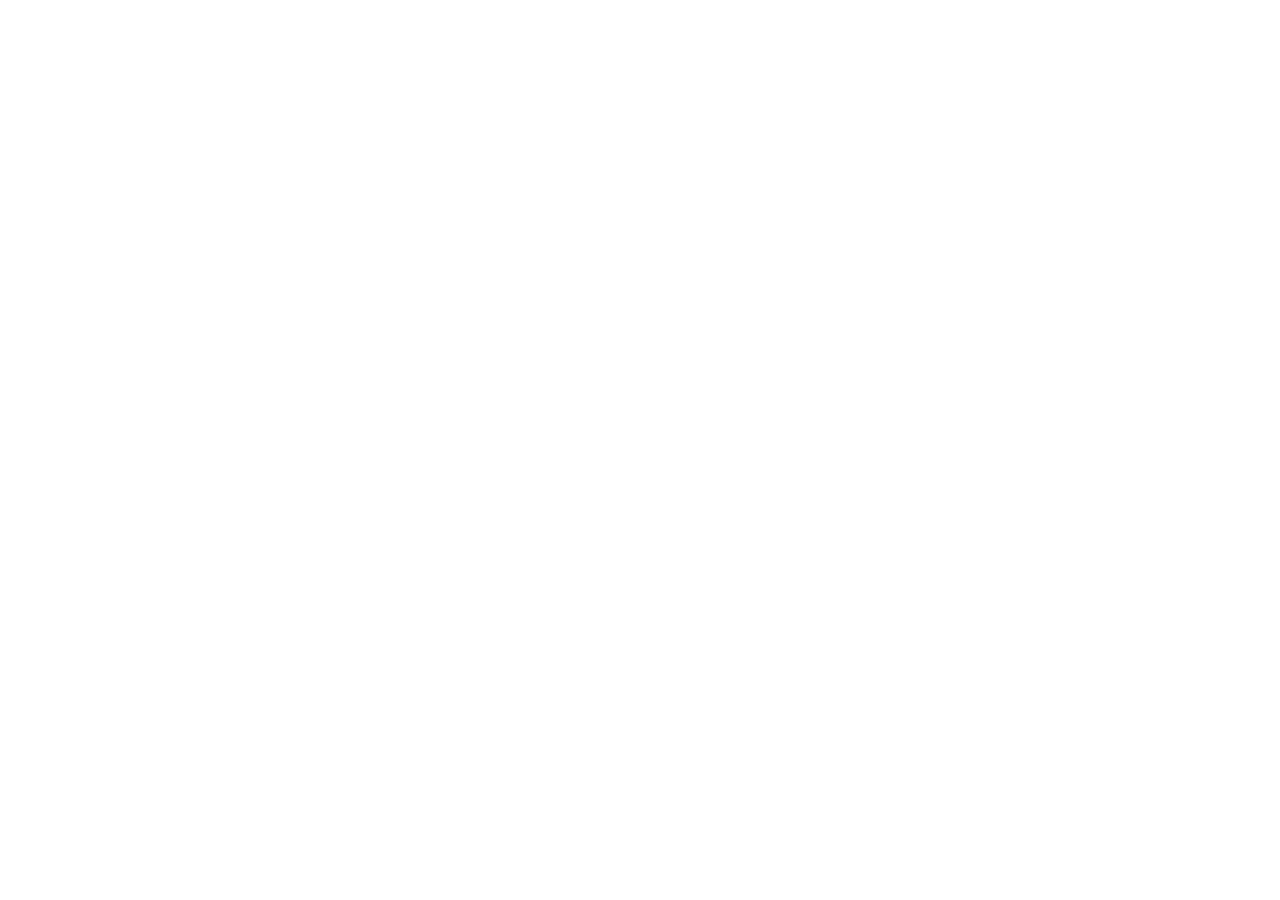
==== about.html @ 6b8d9aca "Init : création du dépôt, arborescence des fichiers et structure HTML de base" ====
<!DOCTYPE html>
<html lang="fr">
<head>
<meta charset="UTF-8">
<meta name="viewport" content="width=device-width, initial-scale=1.0">
<title>AfriTalent — Accueil</title>
<!-- Bootstrap 5 via CDN : feuille de style -->
<link
href="https://cdn.jsdelivr.net/npm/bootstrap@5.3.0/dist/css/bootstrap.min.css"
rel="stylesheet">
<!-- Votre feuille de style personnelle -->
<link rel="stylesheet" href="css/style.css">
</head>
<body>
<!-- Le contenu de la page sera ajoute ici -->
<!-- Bootstrap 5 via CDN : script JavaScript -->
<script
src="https://cdn.jsdelivr.net/npm/bootstrap@5.3.0/dist/js/bootstrap.bundle.min.js"
></script>
<!-- Votre script JavaScript -->
<script src="js/main.js"></script>
</body>
</html>
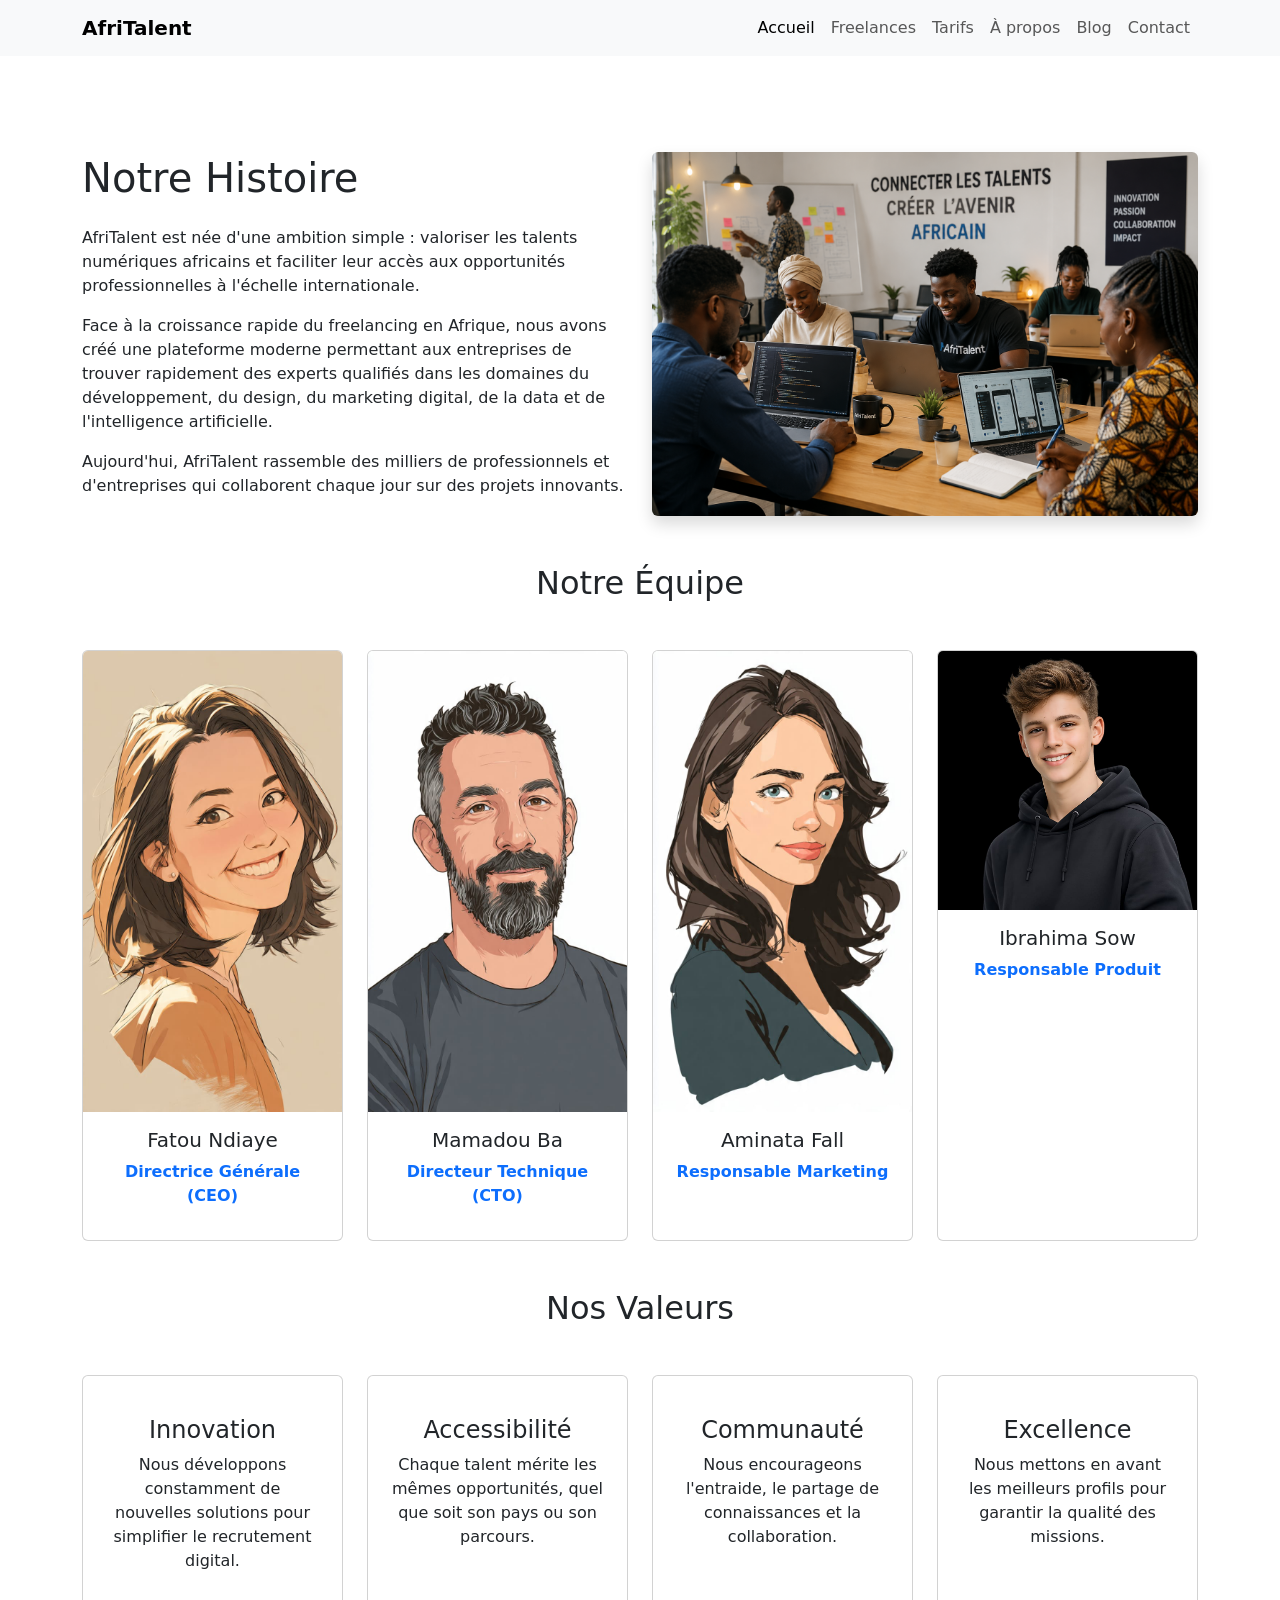
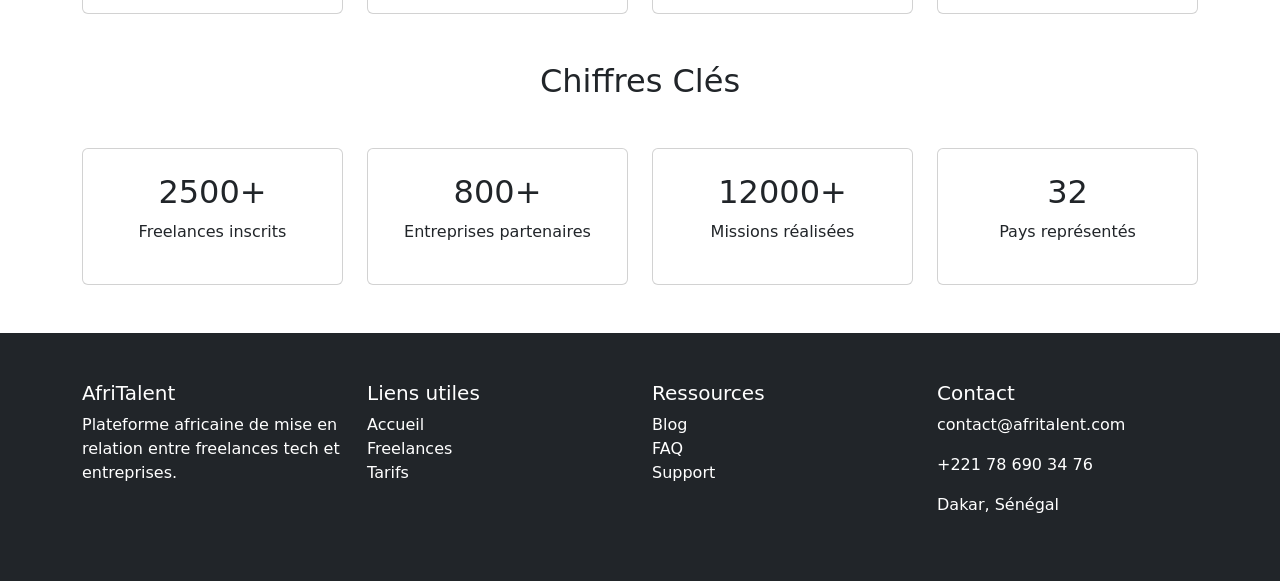
==== commit 0575fa37: "HTML : structure complète des 5 pages avec sections et contenu texte" ====
--- a/about.html
+++ b/about.html
@@ -1,23 +1,334 @@
-<!DOCTYPE html>
+<!doctype html>
 <html lang="fr">
-<head>
-<meta charset="UTF-8">
-<meta name="viewport" content="width=device-width, initial-scale=1.0">
-<title>AfriTalent — Accueil</title>
-<!-- Bootstrap 5 via CDN : feuille de style -->
-<link
-href="https://cdn.jsdelivr.net/npm/bootstrap@5.3.0/dist/css/bootstrap.min.css"
-rel="stylesheet">
-<!-- Votre feuille de style personnelle -->
-<link rel="stylesheet" href="css/style.css">
-</head>
-<body>
-<!-- Le contenu de la page sera ajoute ici -->
-<!-- Bootstrap 5 via CDN : script JavaScript -->
-<script
-src="https://cdn.jsdelivr.net/npm/bootstrap@5.3.0/dist/js/bootstrap.bundle.min.js"
-></script>
-<!-- Votre script JavaScript -->
-<script src="js/main.js"></script>
-</body>
-</html>+  <head>
+    <meta charset="UTF-8" />
+    <meta name="viewport" content="width=device-width, initial-scale=1.0" />
+    <title>AfriTalent — About</title>
+    <!-- Bootstrap 5 via CDN : feuille de style -->
+    <link
+      href="https://cdn.jsdelivr.net/npm/bootstrap@5.3.0/dist/css/bootstrap.min.css"
+      rel="stylesheet"
+    />
+    <!-- Votre feuille de style personnelle -->
+    <link rel="stylesheet" href="css/style.css" />
+  </head>
+  <body>
+    <header>
+      <nav class="navbar navbar-expand-lg navbar-light bg-light">
+        <div class="container">
+          <a class="navbar-brand fw-bold" href="index.html"> AfriTalent </a>
+
+          <button
+            class="navbar-toggler"
+            type="button"
+            data-bs-toggle="collapse"
+            data-bs-target="#navbarNav"
+          >
+            <span class="navbar-toggler-icon"></span>
+          </button>
+
+          <div class="collapse navbar-collapse" id="navbarNav">
+            <ul class="navbar-nav ms-auto">
+              <li class="nav-item">
+                <a class="nav-link active" href="index.html"> Accueil </a>
+              </li>
+
+              <li class="nav-item">
+                <a class="nav-link" href="freelances.html"> Freelances </a>
+              </li>
+
+              <li class="nav-item">
+                <a class="nav-link" href="tarifs.html"> Tarifs </a>
+              </li>
+
+              <li class="nav-item">
+                <a class="nav-link" href="about.html"> À propos </a>
+              </li>
+
+              <li class="nav-item">
+                <a class="nav-link" href="blog.html"> Blog </a>
+              </li>
+
+              <li class="nav-item">
+                <a class="nav-link" href="contact.html"> Contact </a>
+              </li>
+            </ul>
+          </div>
+        </div>
+      </nav>
+    </header>
+
+    <main class="container py-5 mt-5">
+      <section class="mb-5">
+        <div class="row align-items-center">
+          <div class="col-lg-6">
+            <h1 class="mb-4">Notre Histoire</h1>
+
+            <p>
+              AfriTalent est née d'une ambition simple : valoriser les talents
+              numériques africains et faciliter leur accès aux opportunités
+              professionnelles à l'échelle internationale.
+            </p>
+
+            <p>
+              Face à la croissance rapide du freelancing en Afrique, nous avons
+              créé une plateforme moderne permettant aux entreprises de trouver
+              rapidement des experts qualifiés dans les domaines du
+              développement, du design, du marketing digital, de la data et de
+              l'intelligence artificielle.
+            </p>
+
+            <p>
+              Aujourd'hui, AfriTalent rassemble des milliers de professionnels
+              et d'entreprises qui collaborent chaque jour sur des projets
+              innovants.
+            </p>
+          </div>
+
+          <div class="col-lg-6">
+            <img
+              src="images/image1.png"
+              class="img-fluid rounded shadow"
+              alt="Notre histoire AfriTalent"
+            />
+          </div>
+        </div>
+      </section>
+
+      <section class="mb-5">
+        <h2 class="text-center mb-5">Notre Équipe</h2>
+
+        <div class="row g-4">
+          <div class="col-12 col-md-6 col-lg-3">
+            <div class="card h-100 text-center">
+              <img
+                src="images/image fn.jpeg"
+                class="card-img-top"
+                alt="Fatou Ndiaye"
+              />
+
+              <div class="card-body">
+                <h5>Fatou Ndiaye</h5>
+
+                <p class="text-primary fw-bold">Directrice Générale (CEO)</p>
+
+                <div>
+                  <a href="#"><i class="bi bi-linkedin"></i></a>
+                  <a href="#"><i class="bi bi-twitter-x"></i></a>
+                  <a href="#"><i class="bi bi-facebook"></i></a>
+                </div>
+              </div>
+            </div>
+          </div>
+
+          <div class="col-12 col-md-6 col-lg-3">
+            <div class="card h-100 text-center">
+              <img src="images/mb.jpeg" class="card-img-top" alt="Mamadou Ba" />
+
+              <div class="card-body">
+                <h5>Mamadou Ba</h5>
+
+                <p class="text-primary fw-bold">Directeur Technique (CTO)</p>
+
+                <div>
+                  <a href="#"><i class="bi bi-linkedin"></i></a>
+                  <a href="#"><i class="bi bi-twitter-x"></i></a>
+                  <a href="#"><i class="bi bi-github"></i></a>
+                </div>
+              </div>
+            </div>
+          </div>
+
+          <div class="col-12 col-md-6 col-lg-3">
+            <div class="card h-100 text-center">
+              <img
+                src="images/af.jpeg"
+                class="card-img-top"
+                alt="Aminata Fall"
+              />
+
+              <div class="card-body">
+                <h5>Aminata Fall</h5>
+
+                <p class="text-primary fw-bold">Responsable Marketing</p>
+
+                <div>
+                  <a href="#"><i class="bi bi-linkedin"></i></a>
+                  <a href="#"><i class="bi bi-instagram"></i></a>
+                  <a href="#"><i class="bi bi-facebook"></i></a>
+                </div>
+              </div>
+            </div>
+          </div>
+
+          <div class="col-12 col-md-6 col-lg-3">
+            <div class="card h-100 text-center">
+              <img
+                src="images/img g 3.jpeg"
+                class="card-img-top"
+                alt="Ibrahima Sow"
+              />
+
+              <div class="card-body">
+                <h5>Ibrahima Sow</h5>
+
+                <p class="text-primary fw-bold">Responsable Produit</p>
+
+                <div>
+                  <a href="#"><i class="bi bi-linkedin"></i></a>
+                  <a href="#"><i class="bi bi-twitter-x"></i></a>
+                  <a href="#"><i class="bi bi-github"></i></a>
+                </div>
+              </div>
+            </div>
+          </div>
+        </div>
+      </section>
+
+      <section class="mb-5">
+        <h2 class="text-center mb-5">Nos Valeurs</h2>
+
+        <div class="row g-4">
+          <div class="col-md-6 col-lg-3">
+            <div class="card h-100 text-center p-4">
+              <i class="bi bi-lightbulb display-4 text-warning"></i>
+
+              <h4 class="mt-3">Innovation</h4>
+
+              <p>
+                Nous développons constamment de nouvelles solutions pour
+                simplifier le recrutement digital.
+              </p>
+            </div>
+          </div>
+
+          <div class="col-md-6 col-lg-3">
+            <div class="card h-100 text-center p-4">
+              <i class="bi bi-universal-access display-4 text-success"></i>
+
+              <h4 class="mt-3">Accessibilité</h4>
+
+              <p>
+                Chaque talent mérite les mêmes opportunités, quel que soit son
+                pays ou son parcours.
+              </p>
+            </div>
+          </div>
+
+          <div class="col-md-6 col-lg-3">
+            <div class="card h-100 text-center p-4">
+              <i class="bi bi-people-fill display-4 text-primary"></i>
+
+              <h4 class="mt-3">Communauté</h4>
+
+              <p>
+                Nous encourageons l'entraide, le partage de connaissances et la
+                collaboration.
+              </p>
+            </div>
+          </div>
+
+          <div class="col-md-6 col-lg-3">
+            <div class="card h-100 text-center p-4">
+              <i class="bi bi-award-fill display-4 text-danger"></i>
+
+              <h4 class="mt-3">Excellence</h4>
+
+              <p>
+                Nous mettons en avant les meilleurs profils pour garantir la
+                qualité des missions.
+              </p>
+            </div>
+          </div>
+        </div>
+      </section>
+
+      <section>
+        <h2 class="text-center mb-5">Chiffres Clés</h2>
+
+        <div class="row g-4">
+          <div class="col-md-6 col-lg-3">
+            <div class="card text-center p-4 h-100">
+              <h2 class="counter" data-target="2500">2500+</h2>
+
+              <p>Freelances inscrits</p>
+            </div>
+          </div>
+
+          <div class="col-md-6 col-lg-3">
+            <div class="card text-center p-4 h-100">
+              <h2 class="counter" data-target="800">800+</h2>
+
+              <p>Entreprises partenaires</p>
+            </div>
+          </div>
+
+          <div class="col-md-6 col-lg-3">
+            <div class="card text-center p-4 h-100">
+              <h2 class="counter" data-target="12000">12000+</h2>
+
+              <p>Missions réalisées</p>
+            </div>
+          </div>
+
+          <div class="col-md-6 col-lg-3">
+            <div class="card text-center p-4 h-100">
+              <h2 class="counter" data-target="32">32</h2>
+
+              <p>Pays représentés</p>
+            </div>
+          </div>
+        </div>
+      </section>
+    </main>
+
+    <footer class="bg-dark text-white py-5">
+      <div class="container">
+        <div class="row">
+          <div class="col-md-3">
+            <h5>AfriTalent</h5>
+
+            <p>
+              Plateforme africaine de mise en relation entre freelances tech et
+              entreprises.
+            </p>
+          </div>
+
+          <div class="col-md-3">
+            <h5>Liens utiles</h5>
+
+            <ul class="list-unstyled">
+              <li>Accueil</li>
+              <li>Freelances</li>
+              <li>Tarifs</li>
+            </ul>
+          </div>
+
+          <div class="col-md-3">
+            <h5>Ressources</h5>
+
+            <ul class="list-unstyled">
+              <li>Blog</li>
+              <li>FAQ</li>
+              <li>Support</li>
+            </ul>
+          </div>
+
+          <div class="col-md-3">
+            <h5>Contact</h5>
+
+            <p>contact@afritalent.com</p>
+            <p>+221 78 690 34 76</p>
+            <p>Dakar, Sénégal</p>
+          </div>
+        </div>
+      </div>
+    </footer>
+
+    <!-- Le contenu de la page sera ajoute ici -->
+    <!-- Bootstrap 5 via CDN : script JavaScript -->
+    <script src="https://cdn.jsdelivr.net/npm/bootstrap@5.3.0/dist/js/bootstrap.bundle.min.js"></script>
+    <!-- Votre script JavaScript -->
+    <script src="js/main.js"></script>
+  </body>
+</html>
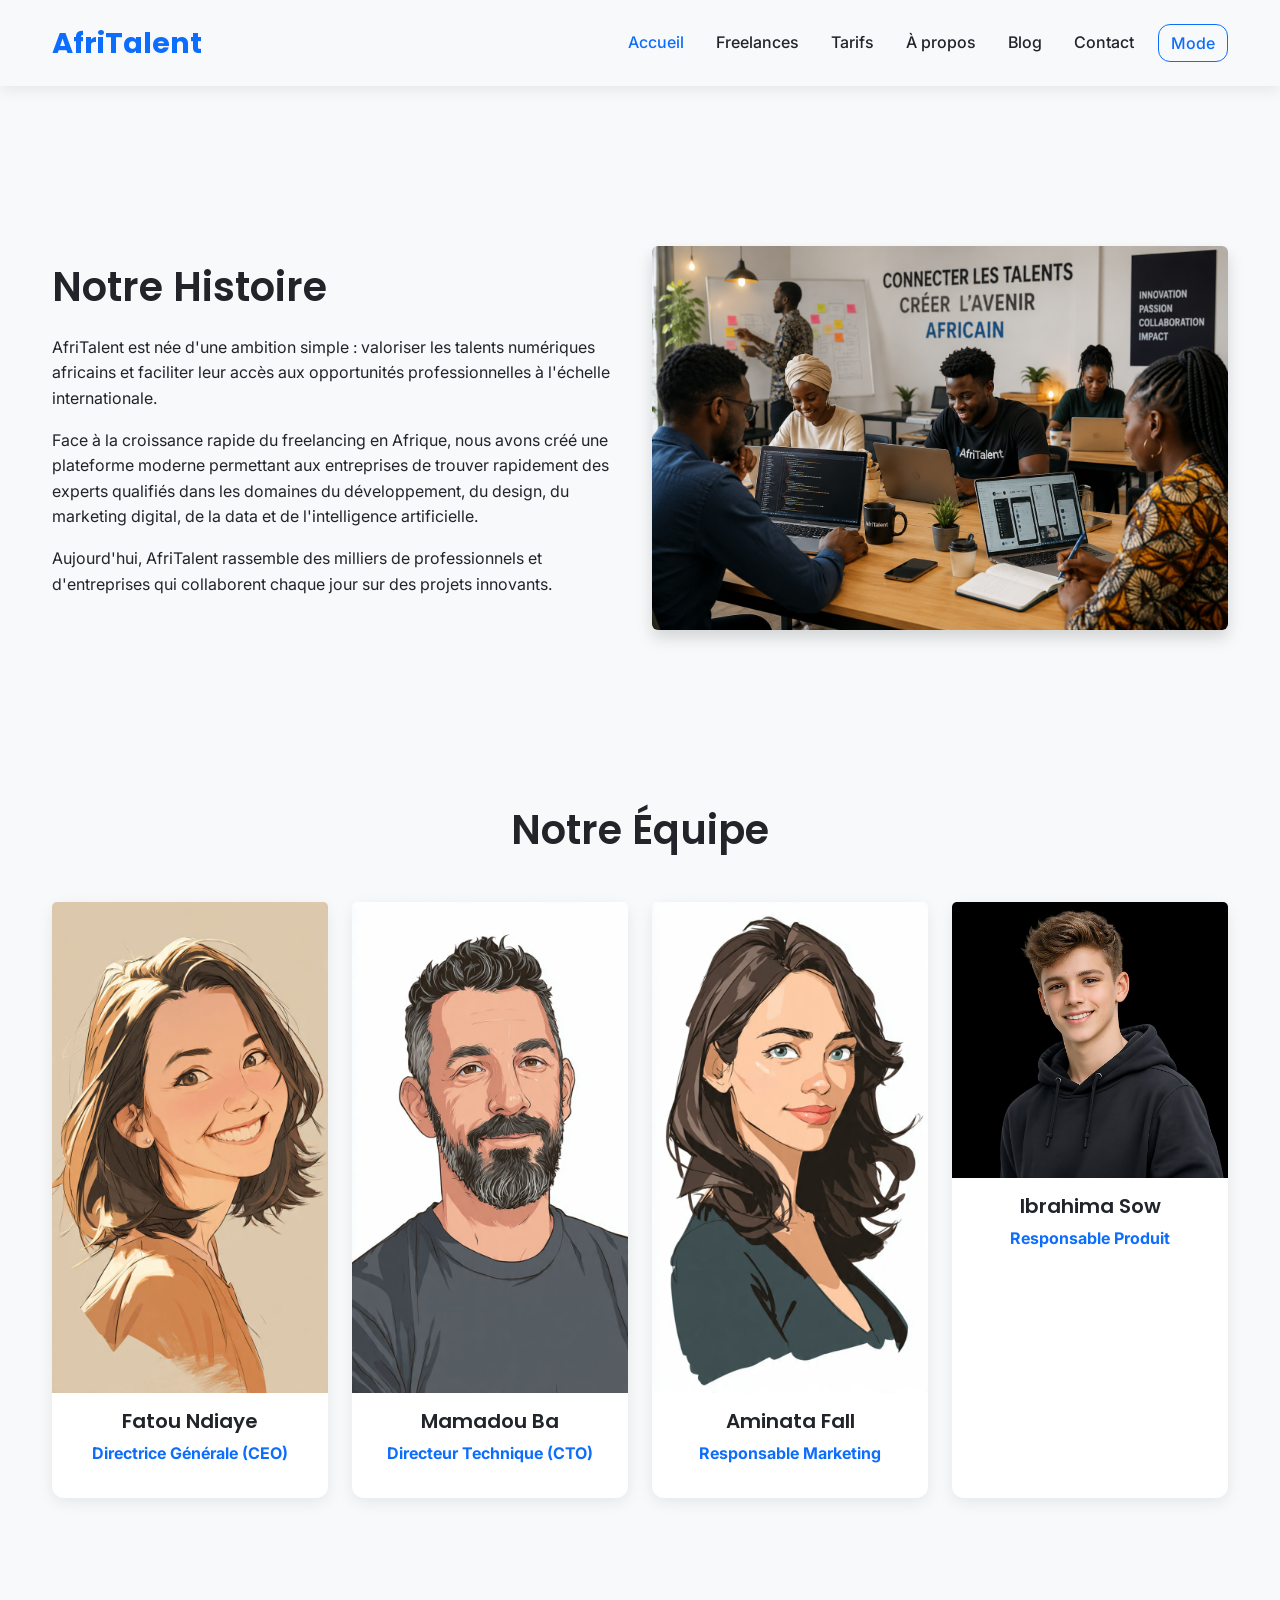
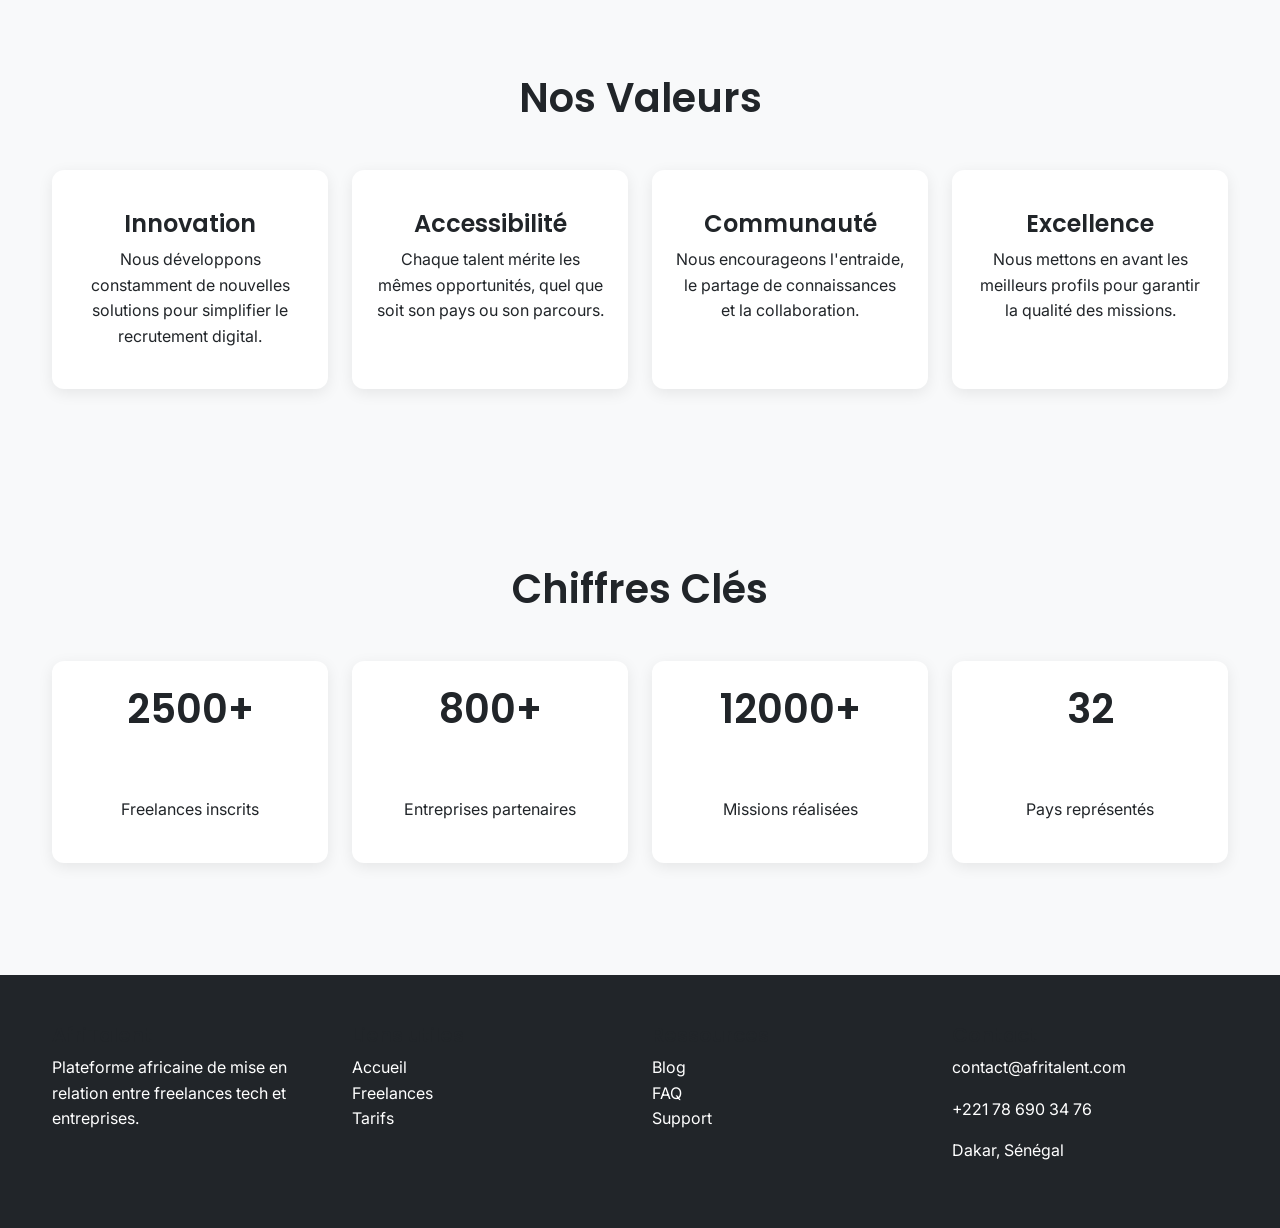
==== commit 503c2010: "JS : dark mode avec localStorage, navbar dynamique au scroll" ====
--- a/about.html
+++ b/about.html
@@ -53,6 +53,9 @@
                 <a class="nav-link" href="contact.html"> Contact </a>
               </li>
             </ul>
+            <button id="theme-toggle" class="btn btn-outline-primary ms-3">
+              Mode
+            </button>
           </div>
         </div>
       </nav>
@@ -324,6 +327,7 @@
         </div>
       </div>
     </footer>
+    <button id="backToTop" class="btn btn-primary">↑</button>
 
     <!-- Le contenu de la page sera ajoute ici -->
     <!-- Bootstrap 5 via CDN : script JavaScript -->
--- a/css/style.css
+++ b/css/style.css
@@ -0,0 +1,398 @@
+
+
+@import url('https://fonts.googleapis.com/css2?family=Poppins:wght@300;400;500;600;700&display=swap');
+@import url('https://fonts.googleapis.com/css2?family=Inter:wght@300;400;500;600;700&display=swap');
+
+
+
+:root {
+
+    --primary-color: #0D6EFD;
+    --secondary-color: #198754;
+    --accent-color: #FFC107;
+
+    --dark-color: #212529;
+    --light-color: #F8F9FA;
+    --white-color: #FFFFFF;
+
+    --title-font: "Poppins", sans-serif;
+    --body-font: "Inter", sans-serif;
+    --spacing-xs: 0.5rem;
+    --spacing-sm: 1rem;
+    --spacing-md: 2rem;
+    --spacing-lg: 4rem;
+
+    --border-radius: 12px;
+    --shadow: 0 4px 15px rgba(0,0,0,0.08);
+    --transition: all 0.3s ease;
+}
+
+
+
+* {
+    margin: 0;
+    padding: 0;
+    box-sizing: border-box;
+}
+
+html {
+    scroll-behavior: smooth;
+}
+
+body {
+    font-family: var(--body-font);
+    background-color: var(--light-color);
+    color: var(--dark-color);
+    line-height: 1.6;
+}
+
+img {
+    max-width: 100%;
+    display: block;
+}
+
+
+h1, h2, h3, h4, h5, h6 {
+    font-family: var(--title-font);
+    font-weight: 600;
+    color: var(--dark-color);
+}
+
+p {
+    margin-bottom: 1rem;
+}
+
+
+
+a {
+    text-decoration: none;
+    transition: var(--transition);
+}
+
+a:hover {
+    color: var(--primary-color);
+}
+
+
+
+main {
+    min-height: 100vh;
+}
+
+section {
+    padding: var(--spacing-lg) 0;
+}
+
+.container {
+    width: 100%;
+}
+
+
+
+.navbar {
+    background-color: var(--white-color);
+    box-shadow: var(--shadow);
+    padding: 15px 0;
+}
+
+.navbar-brand {
+    font-family: var(--title-font);
+    font-size: 1.8rem;
+    font-weight: 700;
+    color: var(--primary-color) !important;
+}
+
+.navbar-nav {
+    gap: 1rem;
+}
+
+.nav-link {
+    font-family: var(--body-font);
+    font-weight: 500;
+    color: var(--dark-color) !important;
+}
+
+.nav-link:hover,
+.nav-link.active {
+    color: var(--primary-color) !important;
+}
+
+
+.btn {
+    border-radius: var(--border-radius);
+    transition: var(--transition);
+    font-weight: 500;
+}
+
+.btn:hover {
+    transform: translateY(-3px);
+}
+
+.card {
+    border: none;
+    border-radius: var(--border-radius);
+    box-shadow: var(--shadow);
+    transition: var(--transition);
+}
+
+.card:hover {
+    transform: translateY(-5px);
+}
+
+
+footer {
+    background-color: var(--dark-color);
+    color: var(--white-color);
+    padding: var(--spacing-lg) 0;
+}
+
+footer a {
+    color: var(--white-color);
+}
+
+footer a:hover {
+    color: var(--accent-color);
+}
+
+.hero-section {
+    min-height: 90vh;
+    align-items: center;
+    padding: var(--spacing-lg) 0;
+}
+
+.hero-section h1 {
+    font-size: 3.5rem;
+    font-weight: 700;
+    line-height: 1.2;
+}
+
+.hero-section h2 {
+    font-size: 1.5rem;
+    font-weight: 400;
+    color: #6c757d;
+    margin-top: 1rem;
+}
+
+.hero-section p {
+    font-size: 1.1rem;
+    margin-top: 1.5rem;
+}
+
+
+.hero-stats {
+    display: flex;
+    margin-top: 3rem;
+}
+
+.hero-stats h3 {
+    color: var(--primary-color);
+    font-size: 2rem;
+    font-weight: 700;
+}
+
+
+.bento-grid {
+    display: grid;
+    grid-template-columns: repeat(4, 1fr);
+    gap: 20px;
+    margin-top: var(--spacing-lg);
+}
+
+.bento-item {
+    background: var(--white-color);
+    padding: 2rem;
+    border-radius: var(--border-radius);
+    box-shadow: var(--shadow);
+    transition: var(--transition);
+}
+
+.bento-item:hover {
+    transform: translateY(-8px);
+}
+
+.bento-item:nth-child(1),
+.bento-item:nth-child(4) {
+    grid-column: span 2;
+}
+
+
+.category-card {
+    background: var(--white-color);
+    border-radius: var(--border-radius);
+    padding: 2rem;
+    text-align: center;
+    box-shadow: var(--shadow);
+    transition: var(--transition);
+    height: 100%;
+}
+
+.category-card i {
+    font-size: 3rem;
+    color: var(--primary-color);
+    margin-bottom: 1rem;
+}
+
+.category-card:hover {
+    transform: translateY(-10px);
+    box-shadow: 0 15px 35px rgba(0,0,0,0.15);
+}
+
+
+.carousel {
+    background: var(--white-color);
+    border-radius: var(--border-radius);
+    box-shadow: var(--shadow);
+    padding: 3rem;
+}
+
+.carousel-item {
+    text-align: center;
+    min-height: 300px;
+}
+
+.carousel-item img {
+    width: 120px;
+    height: 120px;
+    border-radius: 50%;
+    margin: auto;
+    object-fit: cover;
+}
+
+.carousel-item p {
+    max-width: 700px;
+    margin: 1rem auto;
+}
+
+.carousel-control-prev-icon,
+.carousel-control-next-icon {
+    filter: invert(1);
+}
+
+.card:hover {
+    transform: translateY(-6px);
+    box-shadow: 0 20px 40px rgba(0,0,0,0.12);
+}
+
+.btn:hover {
+    transform: translateY(-3px);
+}
+
+section h2 {
+    font-size: 2.5rem;
+    text-align: center;
+    margin-bottom: var(--spacing-lg);
+}
+
+
+@media (max-width: 768px) {
+
+    .hero-section {
+        text-align: center;
+        flex-direction: column;
+        padding: var(--spacing-md);
+    }
+
+    .hero-section h1 {
+        font-size: 2.2rem;
+    }
+
+    .hero-section h2 {
+        font-size: 1.2rem;
+    }
+
+    .hero-stats {
+        flex-direction: column;
+        align-items: center;
+        gap: 1rem;
+    }
+
+    .bento-grid {
+        grid-template-columns: 1fr 1fr;
+    }
+
+    .bento-item:nth-child(1),
+    .bento-item:nth-child(4) {
+        grid-column: span 2;
+    }
+
+    .category-card {
+        margin-bottom: 1rem;
+    }
+
+    .navbar-nav {
+        text-align: center;
+        gap: 0.5rem;
+    }
+}
+
+
+@media (max-width: 375px) {
+
+    .hero-section h1 {
+        font-size: 1.8rem;
+    }
+
+    section h2 {
+        font-size: 1.6rem;
+    }
+
+    .bento-grid {
+        grid-template-columns: 1fr;
+    }
+
+    .bento-item {
+        grid-column: span 1 !important;
+    }
+
+    .card {
+        margin-bottom: 1rem;
+    }
+
+    .btn {
+        width: 100%;
+    }
+
+    .navbar-brand {
+        font-size: 1.3rem;
+    }
+}
+
+
+@media (min-width: 1200px) {
+
+    .hero-section h1 {
+        font-size: 4rem;
+    }
+
+    .container {
+        max-width: 1200px;
+        margin: auto;
+    }
+}
+
+.dark-mode{
+    background:#121212;
+    color:white;
+}
+
+.dark-mode .navbar{
+    background:#1e1e1e;
+}
+
+.dark-mode .card{
+    background:#242424;
+    color:white;
+}
+
+.navbar-scrolled{
+    box-shadow:0 4px 20px rgba(0,0,0,0.15);
+    padding:8px 0;
+}
+
+#backToTop{
+    position:fixed;
+    bottom:20px;
+    right:20px;
+    display:none;
+    z-index:999;
+}
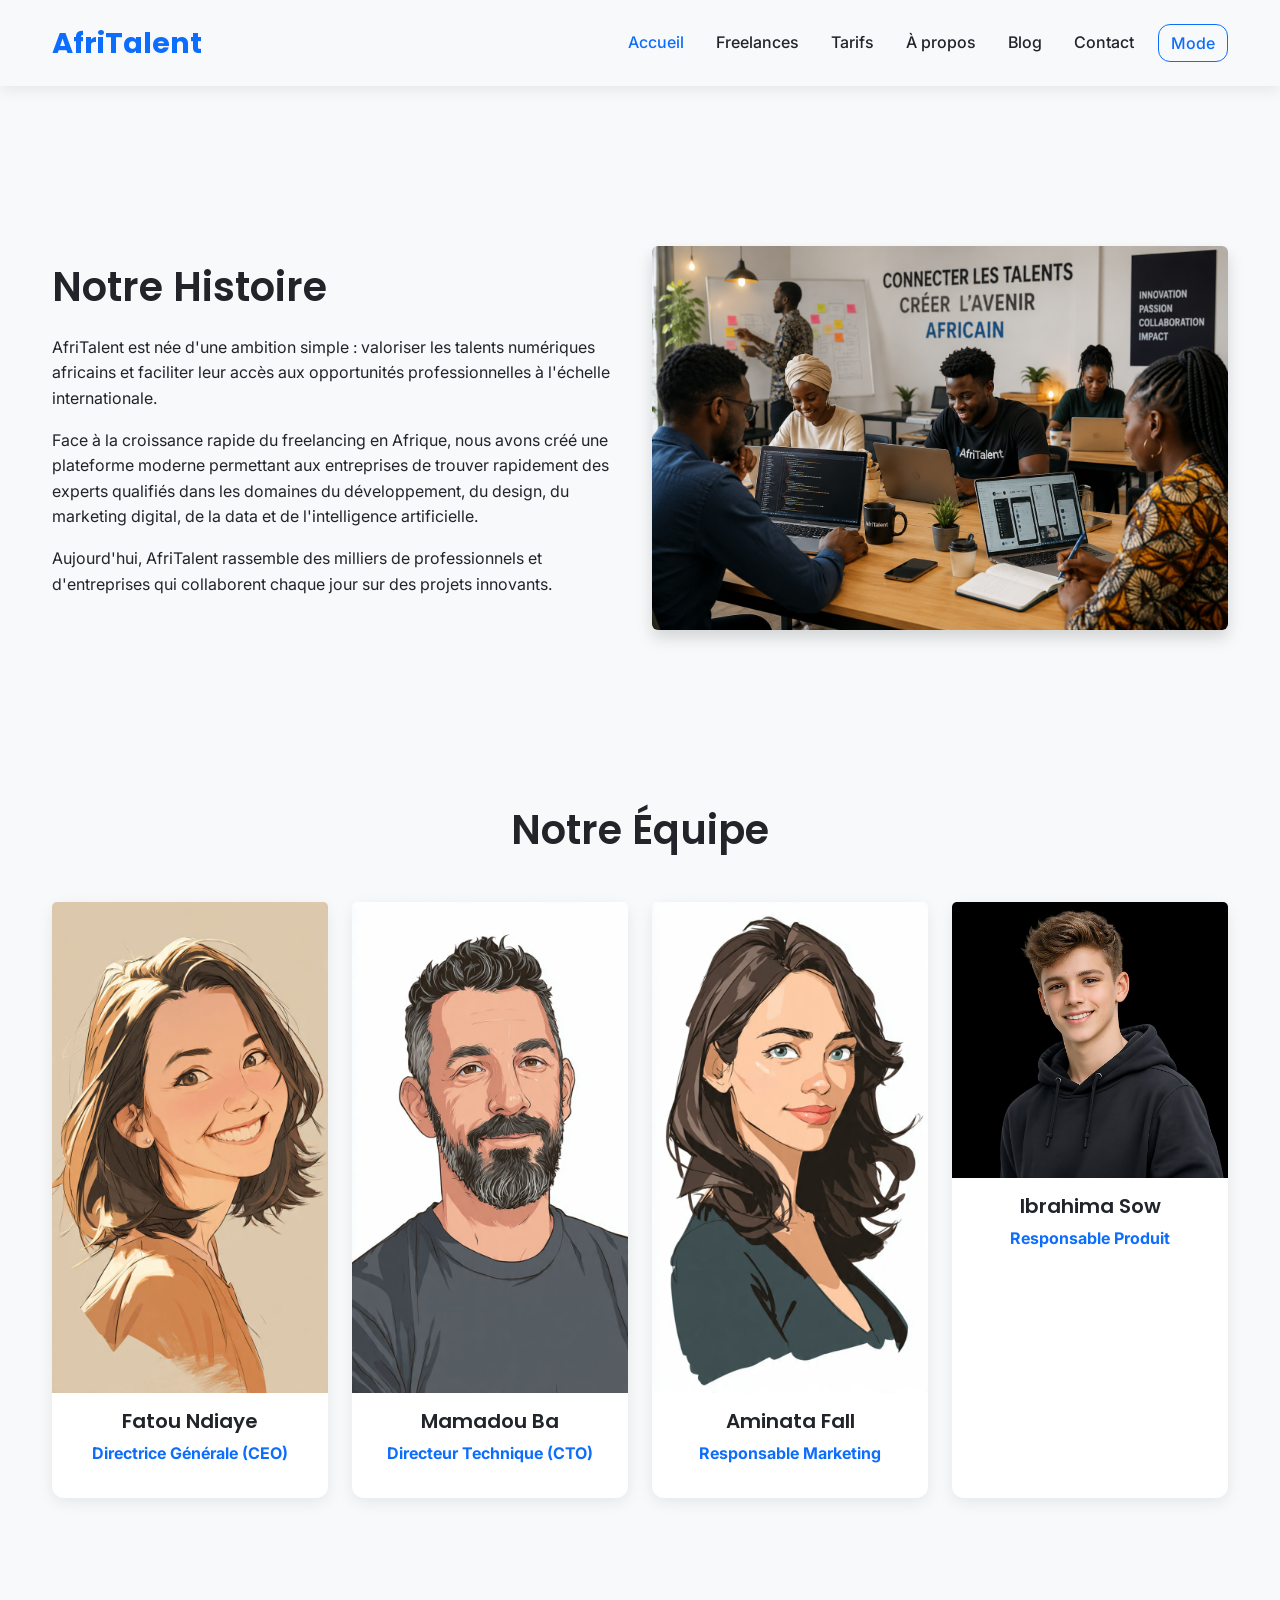
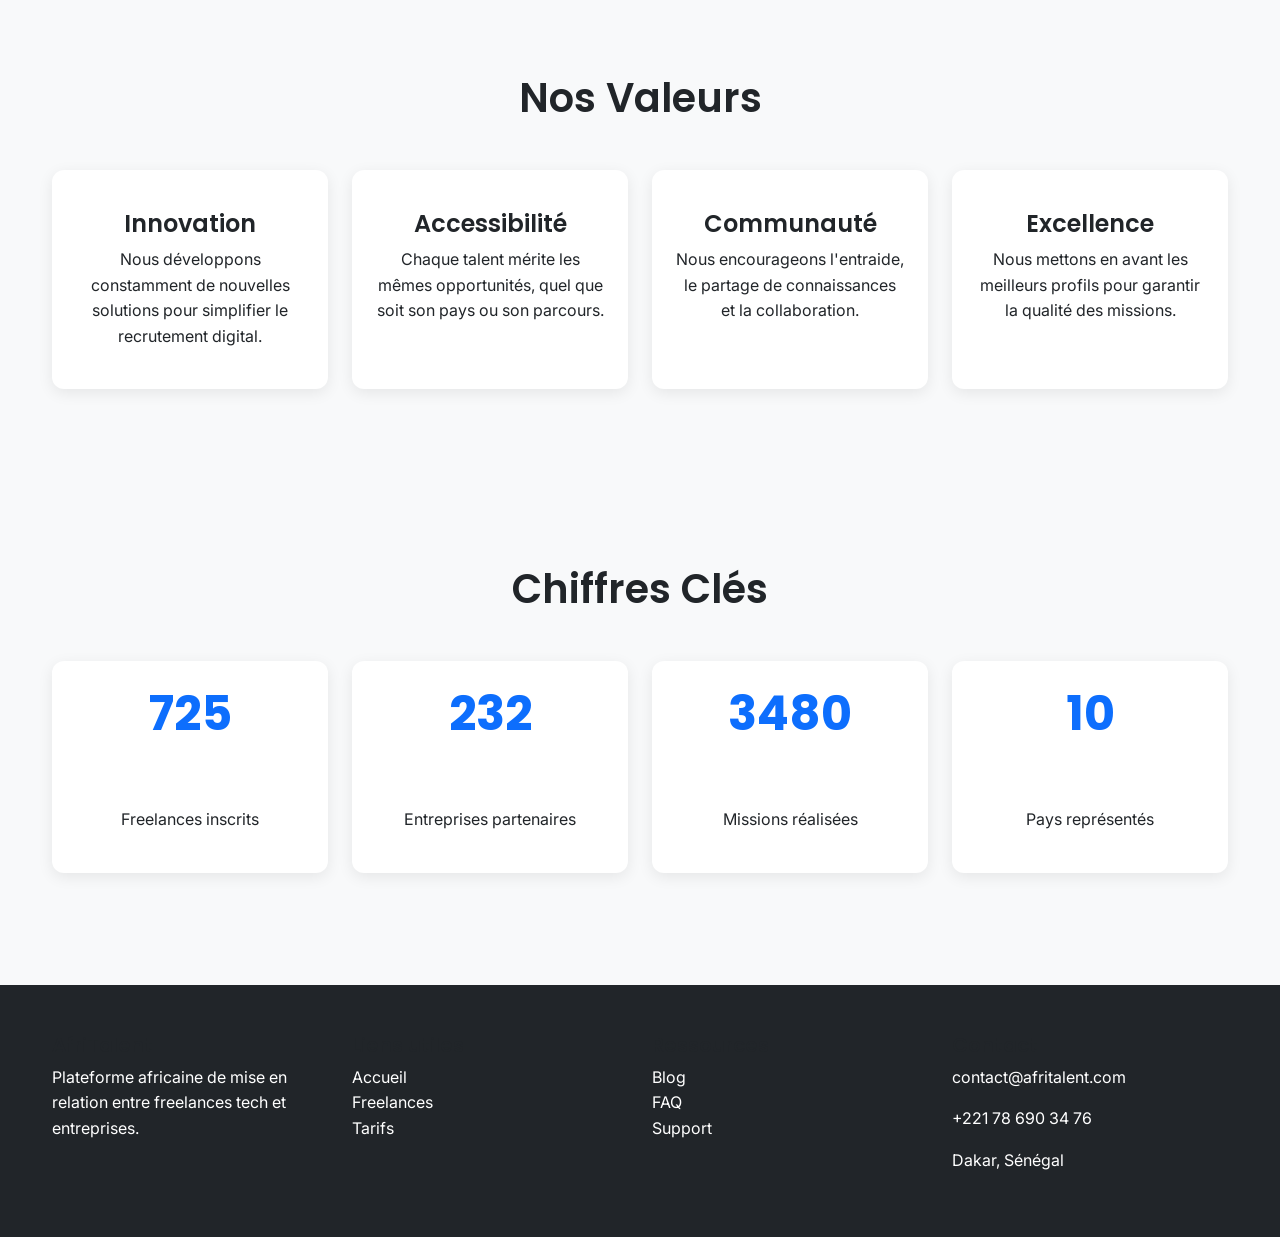
==== commit 7050a41b: "Message : JS : compteurs animés au scroll et animations fade-in des sections" ====
--- a/about.html
+++ b/about.html
@@ -62,7 +62,7 @@
     </header>
 
     <main class="container py-5 mt-5">
-      <section class="mb-5">
+      <section class="fade-section mb-5">
         <div class="row align-items-center">
           <div class="col-lg-6">
             <h1 class="mb-4">Notre Histoire</h1>
@@ -98,7 +98,7 @@
         </div>
       </section>
 
-      <section class="mb-5">
+      <section class="fade-section mb-5">
         <h2 class="text-center mb-5">Notre Équipe</h2>
 
         <div class="row g-4">
@@ -188,7 +188,7 @@
         </div>
       </section>
 
-      <section class="mb-5">
+      <section class="fade-section mb-5">
         <h2 class="text-center mb-5">Nos Valeurs</h2>
 
         <div class="row g-4">
@@ -246,13 +246,13 @@
         </div>
       </section>
 
-      <section>
+      <section class="fade-section">
         <h2 class="text-center mb-5">Chiffres Clés</h2>
 
         <div class="row g-4">
           <div class="col-md-6 col-lg-3">
             <div class="card text-center p-4 h-100">
-              <h2 class="counter" data-target="2500">2500+</h2>
+              <h2 class="counter" data-target="2500">0</h2>
 
               <p>Freelances inscrits</p>
             </div>
@@ -260,7 +260,7 @@
 
           <div class="col-md-6 col-lg-3">
             <div class="card text-center p-4 h-100">
-              <h2 class="counter" data-target="800">800+</h2>
+              <h2 class="counter" data-target="800">0</h2>
 
               <p>Entreprises partenaires</p>
             </div>
@@ -268,7 +268,7 @@
 
           <div class="col-md-6 col-lg-3">
             <div class="card text-center p-4 h-100">
-              <h2 class="counter" data-target="12000">12000+</h2>
+              <h2 class="counter" data-target="12000">0</h2>
 
               <p>Missions réalisées</p>
             </div>
@@ -276,7 +276,7 @@
 
           <div class="col-md-6 col-lg-3">
             <div class="card text-center p-4 h-100">
-              <h2 class="counter" data-target="32">32</h2>
+              <h2 class="counter" data-target="32">0</h2>
 
               <p>Pays représentés</p>
             </div>
--- a/css/style.css
+++ b/css/style.css
@@ -395,4 +395,21 @@
     right:20px;
     display:none;
     z-index:999;
+}
+
+.fade-section{
+    opacity:0;
+    transform:translateY(40px);
+    transition:all 0.8s ease;
+}
+
+.fade-section.show{
+    opacity:1;
+    transform:translateY(0);
+}
+
+.counter{
+    font-size:3rem;
+    font-weight:700;
+    color:var(--primary-color);
 }
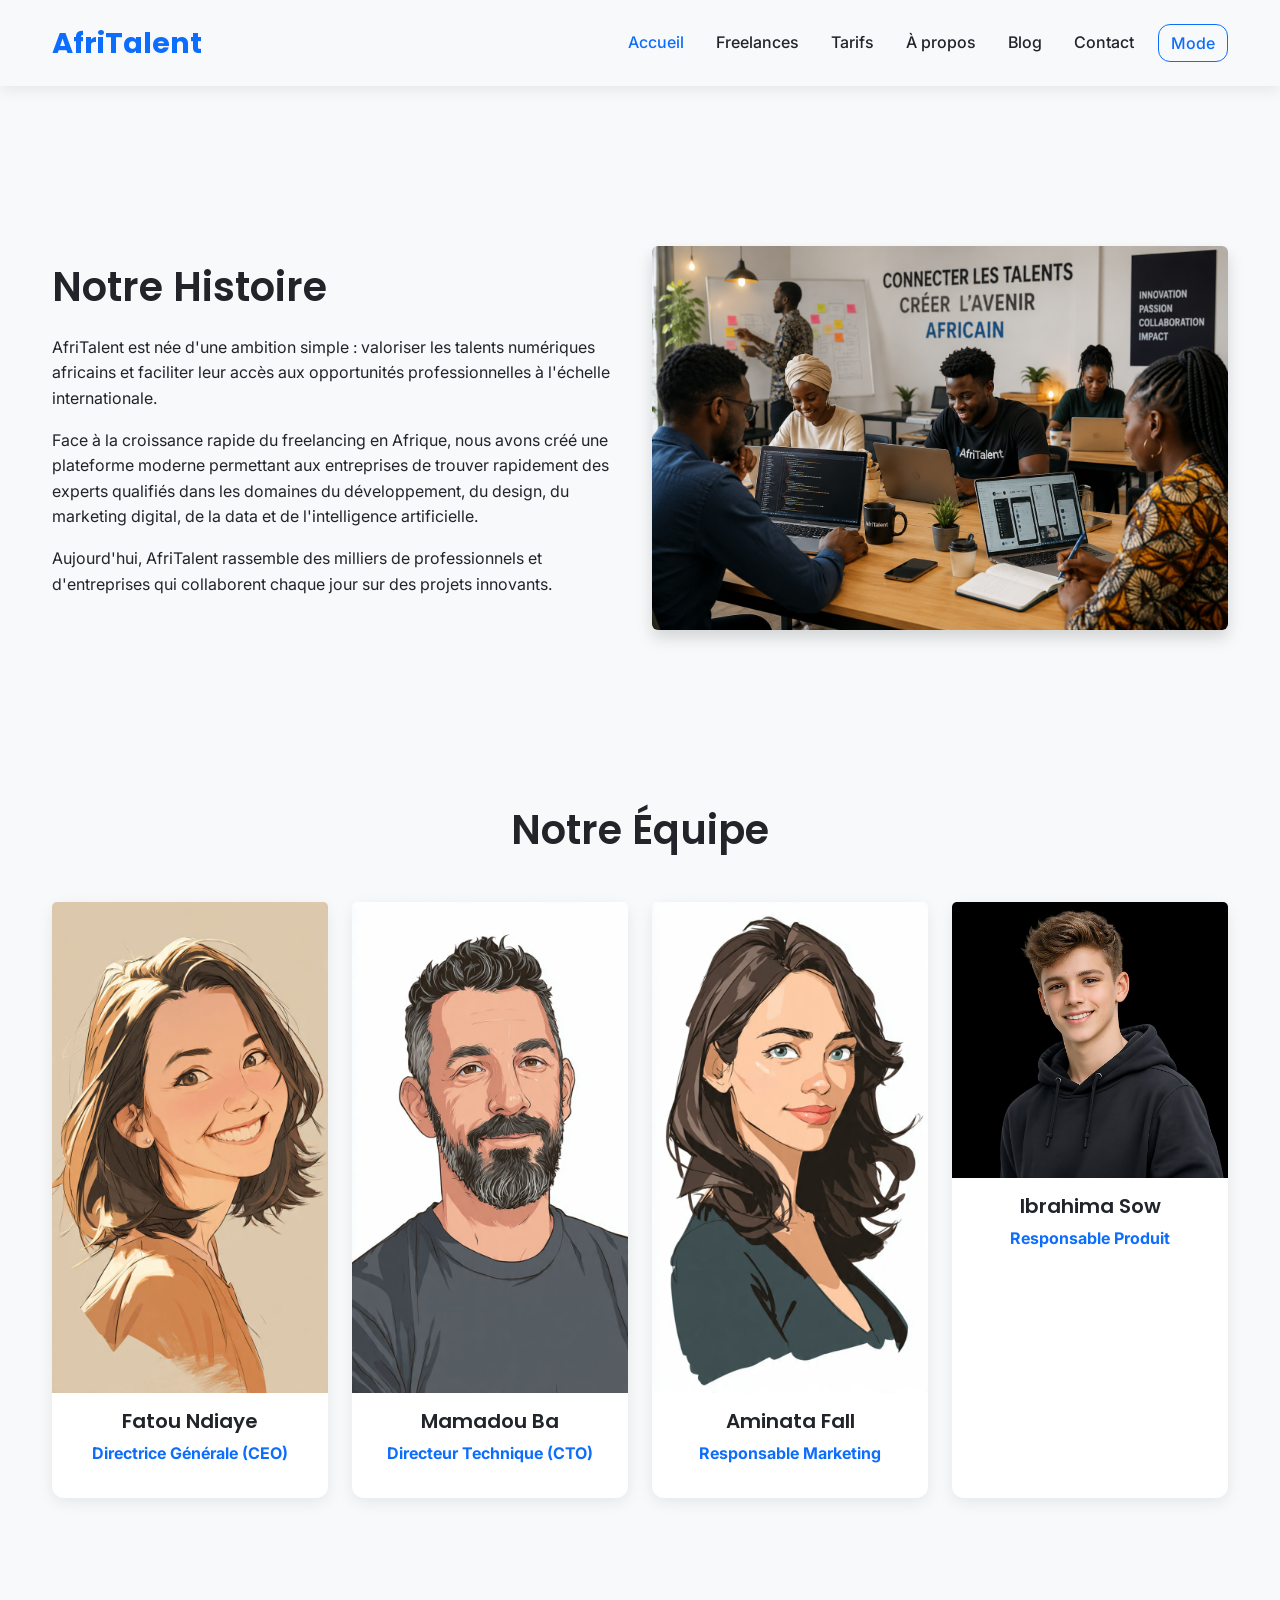
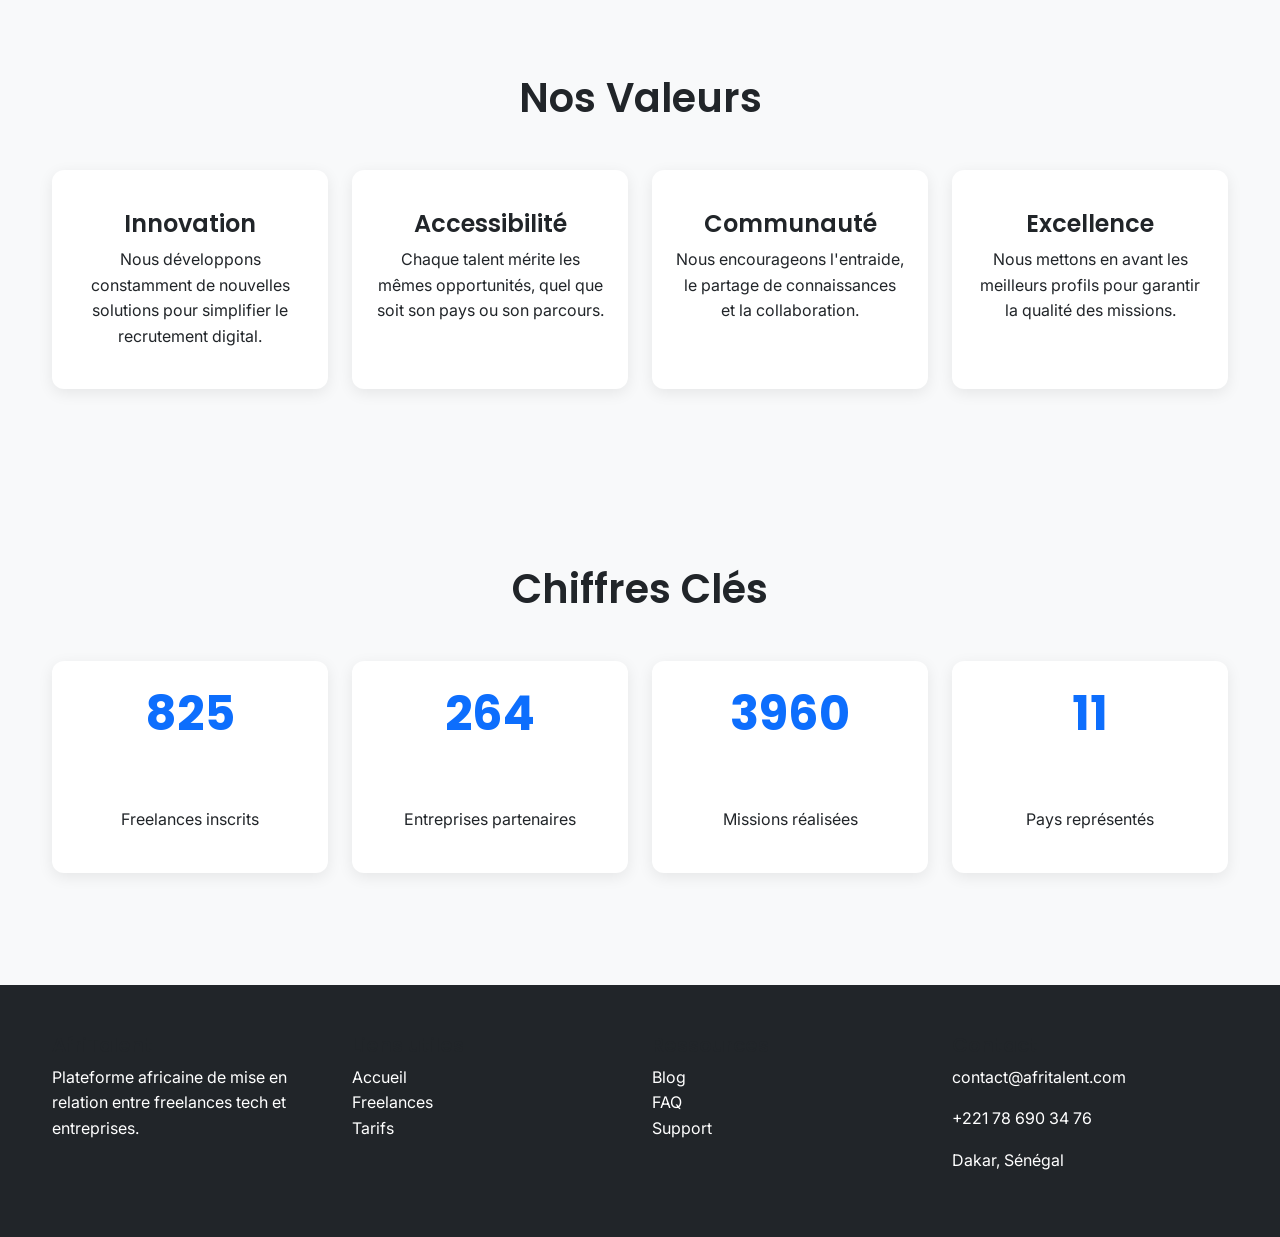
==== commit ba547aaa: "JS : filtrage dynamique des freelances et validation du formulaire de contact" ====
--- a/about.html
+++ b/about.html
@@ -23,6 +23,7 @@
             type="button"
             data-bs-toggle="collapse"
             data-bs-target="#navbarNav"
+            aria-label="Ouvrir le menu de navigation"
           >
             <span class="navbar-toggler-icon"></span>
           </button>
--- a/css/style.css
+++ b/css/style.css
@@ -412,4 +412,15 @@
     font-size:3rem;
     font-weight:700;
     color:var(--primary-color);
+}
+.error-message{
+    color:red;
+    font-size:0.9rem;
+    margin-top:5px;
+}
+
+#successMessage{
+    color:green;
+    font-weight:600;
+    margin-top:15px;
 }
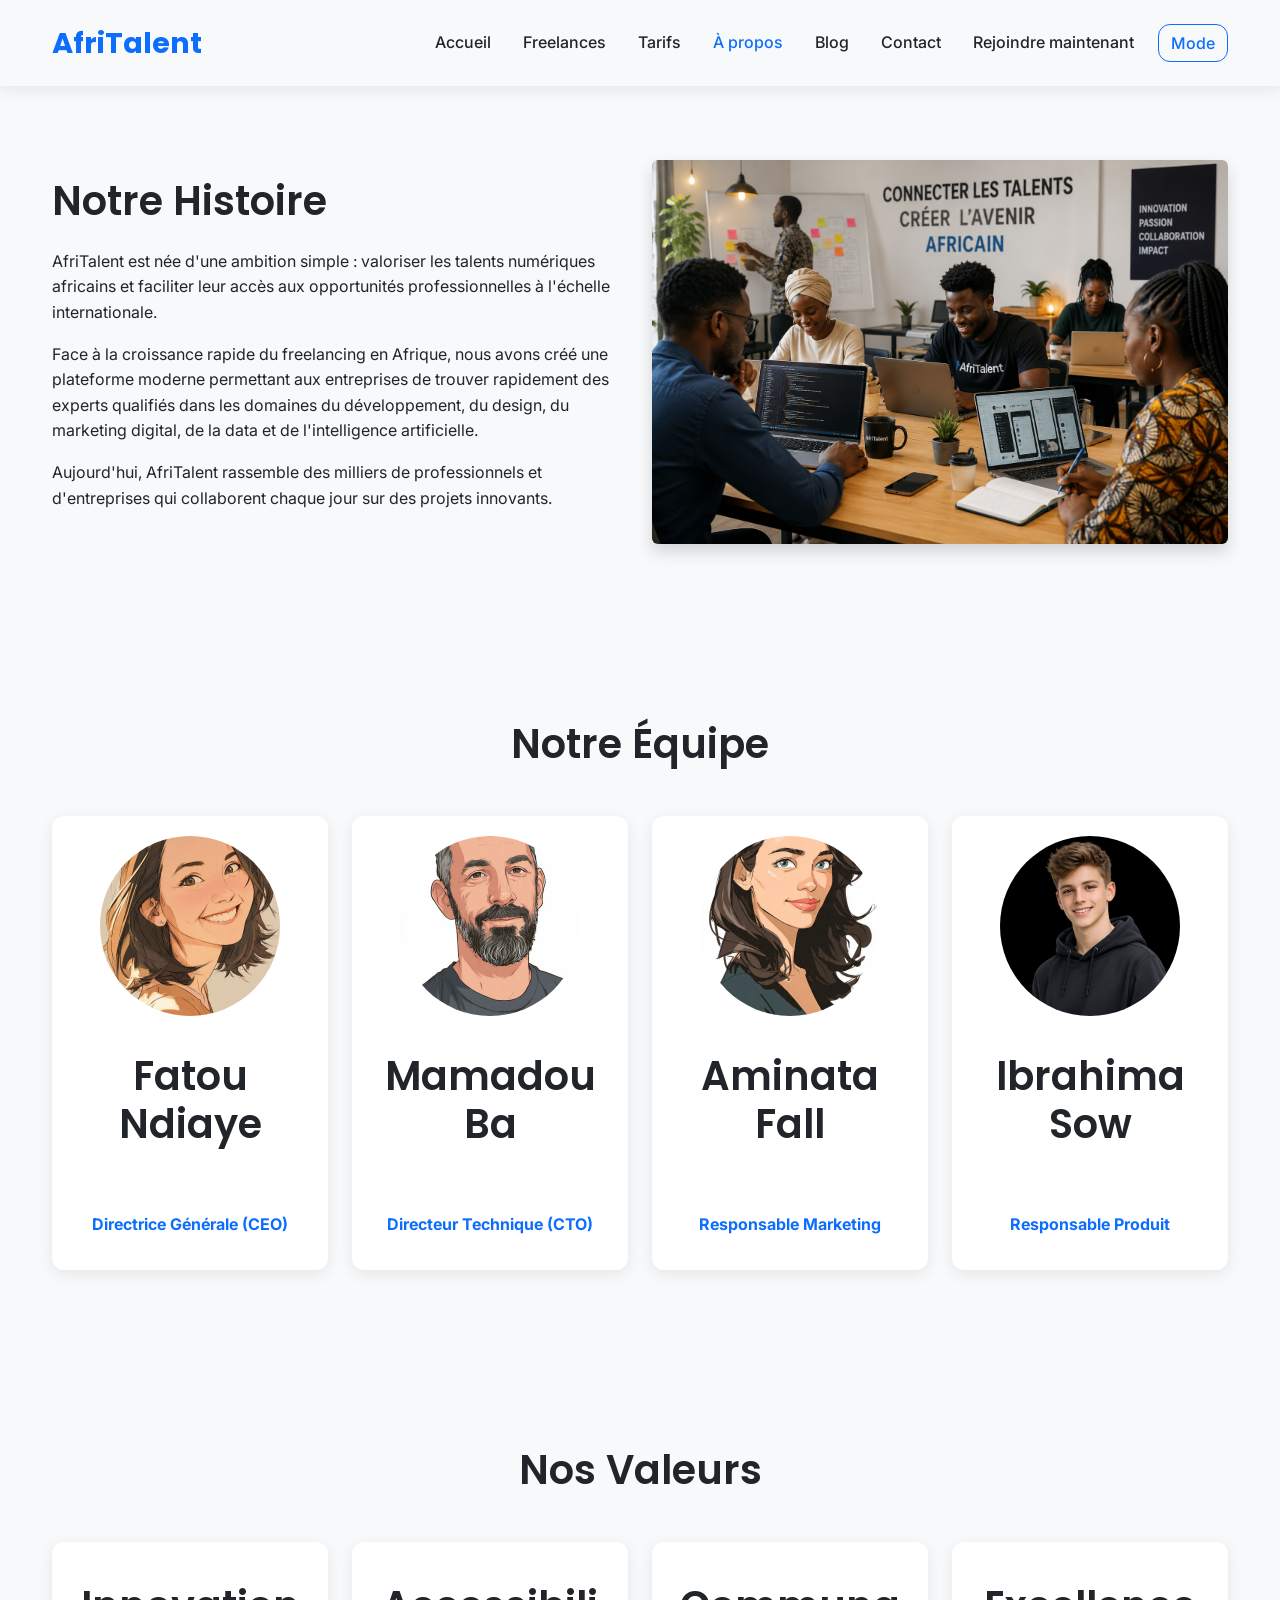
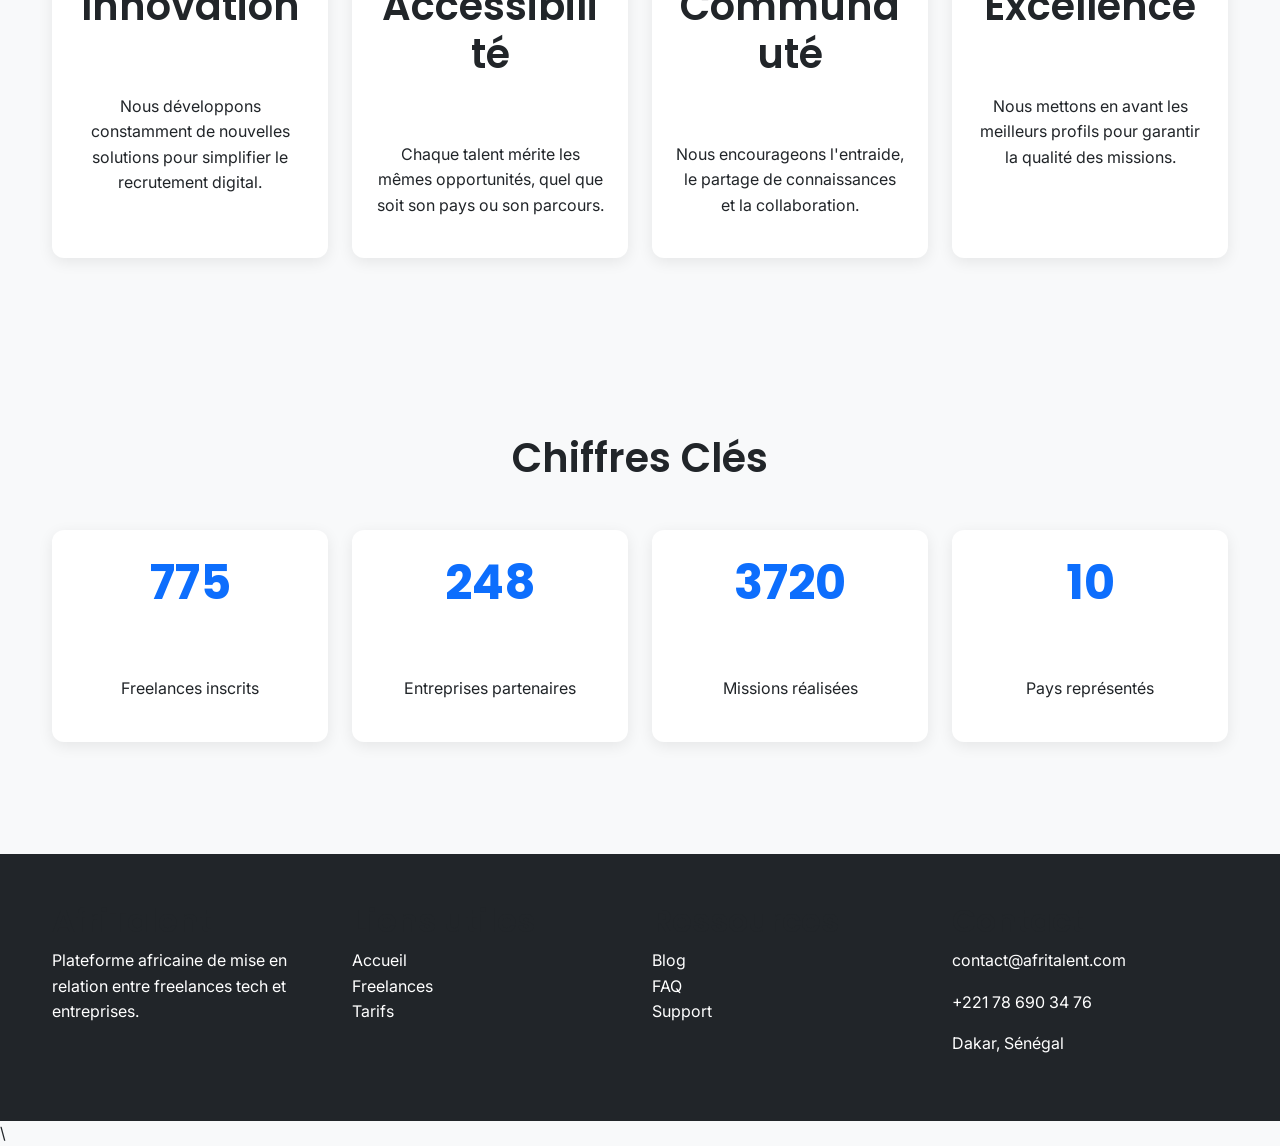
==== commit 1b7f2237: "Finalisation : corrections responsive, optimisation du code et commentaires" ====
--- a/about.html
+++ b/about.html
@@ -13,10 +13,12 @@
     <link rel="stylesheet" href="css/style.css" />
   </head>
   <body>
+    <!-- HEADER / NAVBAR -->
     <header>
-      <nav class="navbar navbar-expand-lg navbar-light bg-light">
+      <nav class="navbar navbar-expand-lg navbar-light bg-light fixed-top">
         <div class="container">
           <a class="navbar-brand fw-bold" href="index.html"> AfriTalent </a>
+          <!-- Bouton hamburger mobile -->
 
           <button
             class="navbar-toggler"
@@ -27,11 +29,12 @@
           >
             <span class="navbar-toggler-icon"></span>
           </button>
+          <!-- Menu principal -->
 
           <div class="collapse navbar-collapse" id="navbarNav">
             <ul class="navbar-nav ms-auto">
               <li class="nav-item">
-                <a class="nav-link active" href="index.html"> Accueil </a>
+                <a class="nav-link" href="index.html"> Accueil </a>
               </li>
 
               <li class="nav-item">
@@ -43,7 +46,7 @@
               </li>
 
               <li class="nav-item">
-                <a class="nav-link" href="about.html"> À propos </a>
+                <a class="nav-link active" href="about.html"> À propos </a>
               </li>
 
               <li class="nav-item">
@@ -53,7 +56,14 @@
               <li class="nav-item">
                 <a class="nav-link" href="contact.html"> Contact </a>
               </li>
+              <li class="nav-item">
+                <a class="nav-link" href="contact.html">
+                  Rejoindre maintenant
+                </a>
+              </li>
             </ul>
+
+            <!-- Bouton Dark Mode -->
             <button id="theme-toggle" class="btn btn-outline-primary ms-3">
               Mode
             </button>
@@ -61,10 +71,13 @@
         </div>
       </nav>
     </header>
+    <!-- CONTENU PRINCIPAL -->
 
     <main class="container py-5 mt-5">
+      <!-- SECTION : NOTRE HISTOIRE -->
       <section class="fade-section mb-5">
         <div class="row align-items-center">
+          <!-- Texte de présentation -->
           <div class="col-lg-6">
             <h1 class="mb-4">Notre Histoire</h1>
 
@@ -88,6 +101,7 @@
               innovants.
             </p>
           </div>
+          <!-- Image illustrative -->
 
           <div class="col-lg-6">
             <img
@@ -98,6 +112,7 @@
           </div>
         </div>
       </section>
+      <!-- SECTION : ÉQUIPE -->
 
       <section class="fade-section mb-5">
         <h2 class="text-center mb-5">Notre Équipe</h2>
@@ -106,13 +121,13 @@
           <div class="col-12 col-md-6 col-lg-3">
             <div class="card h-100 text-center">
               <img
-                src="images/image fn.jpeg"
+                src="./images/image-fn.jpeg"
                 class="card-img-top"
                 alt="Fatou Ndiaye"
               />
 
               <div class="card-body">
-                <h5>Fatou Ndiaye</h5>
+                <h2>Fatou Ndiaye</h2>
 
                 <p class="text-primary fw-bold">Directrice Générale (CEO)</p>
 
@@ -130,7 +145,7 @@
               <img src="images/mb.jpeg" class="card-img-top" alt="Mamadou Ba" />
 
               <div class="card-body">
-                <h5>Mamadou Ba</h5>
+                <h2>Mamadou Ba</h2>
 
                 <p class="text-primary fw-bold">Directeur Technique (CTO)</p>
 
@@ -152,7 +167,7 @@
               />
 
               <div class="card-body">
-                <h5>Aminata Fall</h5>
+                <h2>Aminata Fall</h2>
 
                 <p class="text-primary fw-bold">Responsable Marketing</p>
 
@@ -168,13 +183,13 @@
           <div class="col-12 col-md-6 col-lg-3">
             <div class="card h-100 text-center">
               <img
-                src="images/img g 3.jpeg"
+                src="./images/img-g3.jpeg"
                 class="card-img-top"
                 alt="Ibrahima Sow"
               />
 
               <div class="card-body">
-                <h5>Ibrahima Sow</h5>
+                <h2>Ibrahima Sow</h2>
 
                 <p class="text-primary fw-bold">Responsable Produit</p>
 
@@ -188,6 +203,7 @@
           </div>
         </div>
       </section>
+      <!-- SECTION : VALEURS -->
 
       <section class="fade-section mb-5">
         <h2 class="text-center mb-5">Nos Valeurs</h2>
@@ -197,7 +213,7 @@
             <div class="card h-100 text-center p-4">
               <i class="bi bi-lightbulb display-4 text-warning"></i>
 
-              <h4 class="mt-3">Innovation</h4>
+              <h2 class="mt-3">Innovation</h2>
 
               <p>
                 Nous développons constamment de nouvelles solutions pour
@@ -210,7 +226,7 @@
             <div class="card h-100 text-center p-4">
               <i class="bi bi-universal-access display-4 text-success"></i>
 
-              <h4 class="mt-3">Accessibilité</h4>
+              <h2 class="mt-3">Accessibilité</h2>
 
               <p>
                 Chaque talent mérite les mêmes opportunités, quel que soit son
@@ -223,7 +239,7 @@
             <div class="card h-100 text-center p-4">
               <i class="bi bi-people-fill display-4 text-primary"></i>
 
-              <h4 class="mt-3">Communauté</h4>
+              <h2 class="mt-3">Communauté</h2>
 
               <p>
                 Nous encourageons l'entraide, le partage de connaissances et la
@@ -236,7 +252,7 @@
             <div class="card h-100 text-center p-4">
               <i class="bi bi-award-fill display-4 text-danger"></i>
 
-              <h4 class="mt-3">Excellence</h4>
+              <h2 class="mt-3">Excellence</h2>
 
               <p>
                 Nous mettons en avant les meilleurs profils pour garantir la
@@ -246,11 +262,13 @@
           </div>
         </div>
       </section>
+      <!-- SECTION : CHIFFRES CLÉS -->
 
       <section class="fade-section">
         <h2 class="text-center mb-5">Chiffres Clés</h2>
 
         <div class="row g-4">
+          <!-- Compteur freelances -->
           <div class="col-md-6 col-lg-3">
             <div class="card text-center p-4 h-100">
               <h2 class="counter" data-target="2500">0</h2>
@@ -258,6 +276,7 @@
               <p>Freelances inscrits</p>
             </div>
           </div>
+          <!-- Compteur entreprises -->
 
           <div class="col-md-6 col-lg-3">
             <div class="card text-center p-4 h-100">
@@ -266,6 +285,7 @@
               <p>Entreprises partenaires</p>
             </div>
           </div>
+          <!-- Compteur missions -->
 
           <div class="col-md-6 col-lg-3">
             <div class="card text-center p-4 h-100">
@@ -274,6 +294,7 @@
               <p>Missions réalisées</p>
             </div>
           </div>
+          <!-- Compteur pays -->
 
           <div class="col-md-6 col-lg-3">
             <div class="card text-center p-4 h-100">
@@ -285,21 +306,24 @@
         </div>
       </section>
     </main>
+    <!-- FOOTER -->
 
     <footer class="bg-dark text-white py-5">
       <div class="container">
         <div class="row">
+          <!-- Présentation de la plateforme -->
           <div class="col-md-3">
-            <h5>AfriTalent</h5>
+            <h2>AfriTalent</h2>
 
             <p>
               Plateforme africaine de mise en relation entre freelances tech et
               entreprises.
             </p>
           </div>
+          <!-- Liens utiles -->
 
           <div class="col-md-3">
-            <h5>Liens utiles</h5>
+            <h2>Liens utiles</h2>
 
             <ul class="list-unstyled">
               <li>Accueil</li>
@@ -307,9 +331,10 @@
               <li>Tarifs</li>
             </ul>
           </div>
+          <!-- Ressources -->
 
           <div class="col-md-3">
-            <h5>Ressources</h5>
+            <h2>Ressources</h2>
 
             <ul class="list-unstyled">
               <li>Blog</li>
@@ -317,9 +342,10 @@
               <li>Support</li>
             </ul>
           </div>
+          <!-- contact -->
 
           <div class="col-md-3">
-            <h5>Contact</h5>
+            <h2>Contact</h2>
 
             <p>contact@afritalent.com</p>
             <p>+221 78 690 34 76</p>
@@ -328,6 +354,9 @@
         </div>
       </div>
     </footer>
+    \
+    <!-- BOUTON RETOUR EN HAUT -->
+
     <button id="backToTop" class="btn btn-primary">↑</button>
 
     <!-- Le contenu de la page sera ajoute ici -->
--- a/css/style.css
+++ b/css/style.css
@@ -1,33 +1,40 @@
-
+/* IMPORTATION DES POLICES GOOGLE FONTS */
 
 @import url('https://fonts.googleapis.com/css2?family=Poppins:wght@300;400;500;600;700&display=swap');
 @import url('https://fonts.googleapis.com/css2?family=Inter:wght@300;400;500;600;700&display=swap');
 
-
-
+ /* VARIABLES GLOBALES CSS Couleurs, polices, espacements et effets réutilisables */
+   
 :root {
+    /* Couleurs principales */
 
     --primary-color: #0D6EFD;
     --secondary-color: #198754;
     --accent-color: #FFC107;
-
     --dark-color: #212529;
     --light-color: #F8F9FA;
     --white-color: #FFFFFF;
 
+     /* Polices */
+
     --title-font: "Poppins", sans-serif;
     --body-font: "Inter", sans-serif;
+
+    /* Espacements */
+
     --spacing-xs: 0.5rem;
     --spacing-sm: 1rem;
     --spacing-md: 2rem;
     --spacing-lg: 4rem;
 
+    /* Effets visuels */
+
     --border-radius: 12px;
     --shadow: 0 4px 15px rgba(0,0,0,0.08);
     --transition: all 0.3s ease;
 }
 
-
+/* RESET CSS Suppression des marges et paddings par défaut */
 
 * {
     margin: 0;
@@ -35,9 +42,13 @@
     box-sizing: border-box;
 }
 
+/* Défilement fluide sur les ancres */
+
 html {
     scroll-behavior: smooth;
 }
+
+/* STYLES GÉNÉRAUX DU SITE */
 
 body {
     font-family: var(--body-font);
@@ -46,11 +57,14 @@
     line-height: 1.6;
 }
 
+/* Images responsives */
+
 img {
     max-width: 100%;
     display: block;
 }
 
+/* Titres */
 
 h1, h2, h3, h4, h5, h6 {
     font-family: var(--title-font);
@@ -58,11 +72,13 @@
     color: var(--dark-color);
 }
 
+/* Paragraphes */
+
 p {
     margin-bottom: 1rem;
 }
 
-
+/* LIENS */
 
 a {
     text-decoration: none;
@@ -73,7 +89,7 @@
     color: var(--primary-color);
 }
 
-
+/* STRUCTURE GÉNÉRALE */
 
 main {
     min-height: 100vh;
@@ -87,13 +103,15 @@
     width: 100%;
 }
 
-
+/* NAVBAR */
 
 .navbar {
     background-color: var(--white-color);
     box-shadow: var(--shadow);
     padding: 15px 0;
 }
+
+/* Logo */
 
 .navbar-brand {
     font-family: var(--title-font);
@@ -102,9 +120,13 @@
     color: var(--primary-color) !important;
 }
 
+/* Espacement des liens */
+
 .navbar-nav {
     gap: 1rem;
 }
+
+/* Liens du menu */
 
 .nav-link {
     font-family: var(--body-font);
@@ -112,11 +134,14 @@
     color: var(--dark-color) !important;
 }
 
+/* Effet hover et page active */
+
 .nav-link:hover,
 .nav-link.active {
     color: var(--primary-color) !important;
 }
 
+/* BOUTONS */
 
 .btn {
     border-radius: var(--border-radius);
@@ -127,6 +152,8 @@
 .btn:hover {
     transform: translateY(-3px);
 }
+
+/* CARTES */
 
 .card {
     border: none;
@@ -134,11 +161,21 @@
     box-shadow: var(--shadow);
     transition: var(--transition);
 }
+/* Images des freelances */
+.card-img-top{
+    width: 180px;
+    height: 180px;
+    object-fit: cover;
+    border-radius: 50%;
+    margin: 20px auto;
+    display: block;
+}
 
 .card:hover {
     transform: translateY(-5px);
 }
 
+/* FOOTER */
 
 footer {
     background-color: var(--dark-color);
@@ -153,6 +190,8 @@
 footer a:hover {
     color: var(--accent-color);
 }
+
+/* SECTION HERO */
 
 .hero-section {
     min-height: 90vh;
@@ -178,6 +217,7 @@
     margin-top: 1.5rem;
 }
 
+/* Statistiques du Hero */
 
 .hero-stats {
     display: flex;
@@ -190,6 +230,7 @@
     font-weight: 700;
 }
 
+/* BENTO GRID */
 
 .bento-grid {
     display: grid;
@@ -210,11 +251,14 @@
     transform: translateY(-8px);
 }
 
+/* Cartes plus larges */
+
 .bento-item:nth-child(1),
 .bento-item:nth-child(4) {
     grid-column: span 2;
 }
 
+/* CATÉGORIES DE SERVICES */
 
 .category-card {
     background: var(--white-color);
@@ -237,6 +281,7 @@
     box-shadow: 0 15px 35px rgba(0,0,0,0.15);
 }
 
+/* CAROUSEL TÉMOIGNAGES */
 
 .carousel {
     background: var(--white-color);
@@ -263,19 +308,27 @@
     margin: 1rem auto;
 }
 
+/* Flèches du carousel */
+
 .carousel-control-prev-icon,
 .carousel-control-next-icon {
     filter: invert(1);
 }
 
+/* EFFET HOVER SUR LES CARTES */
+
 .card:hover {
     transform: translateY(-6px);
     box-shadow: 0 20px 40px rgba(0,0,0,0.12);
 }
 
+/* EFFET HOVER SUR LES BOUTONS */
+
 .btn:hover {
     transform: translateY(-3px);
 }
+
+/* TITRES DE SECTION */
 
 section h2 {
     font-size: 2.5rem;
@@ -283,6 +336,7 @@
     margin-bottom: var(--spacing-lg);
 }
 
+/* RESPONSIVE TABLETTE */
 
 @media (max-width: 768px) {
 
@@ -325,6 +379,7 @@
     }
 }
 
+/* RESPONSIVE MOBILE */
 
 @media (max-width: 375px) {
 
@@ -357,6 +412,7 @@
     }
 }
 
+/* RESPONSIVE DESKTOP */
 
 @media (min-width: 1200px) {
 
@@ -370,6 +426,8 @@
     }
 }
 
+/* DARK MODE  */
+
 .dark-mode{
     background:#121212;
     color:white;
@@ -384,10 +442,14 @@
     color:white;
 }
 
+/* NAVBAR DYNAMIQUE AU SCROLL */
+
 .navbar-scrolled{
     box-shadow:0 4px 20px rgba(0,0,0,0.15);
     padding:8px 0;
 }
+
+/* BOUTON RETOUR EN HAUT */
 
 #backToTop{
     position:fixed;
@@ -397,6 +459,8 @@
     z-index:999;
 }
 
+/* ANIMATIONS FADE-IN */
+
 .fade-section{
     opacity:0;
     transform:translateY(40px);
@@ -408,16 +472,23 @@
     transform:translateY(0);
 }
 
+/* COMPTEURS ANIMÉS */
+
 .counter{
     font-size:3rem;
     font-weight:700;
     color:var(--primary-color);
 }
+
+/* VALIDATION DU FORMULAIRE */
+
 .error-message{
     color:red;
     font-size:0.9rem;
     margin-top:5px;
 }
+
+/* Message de succès */
 
 #successMessage{
     color:green;
